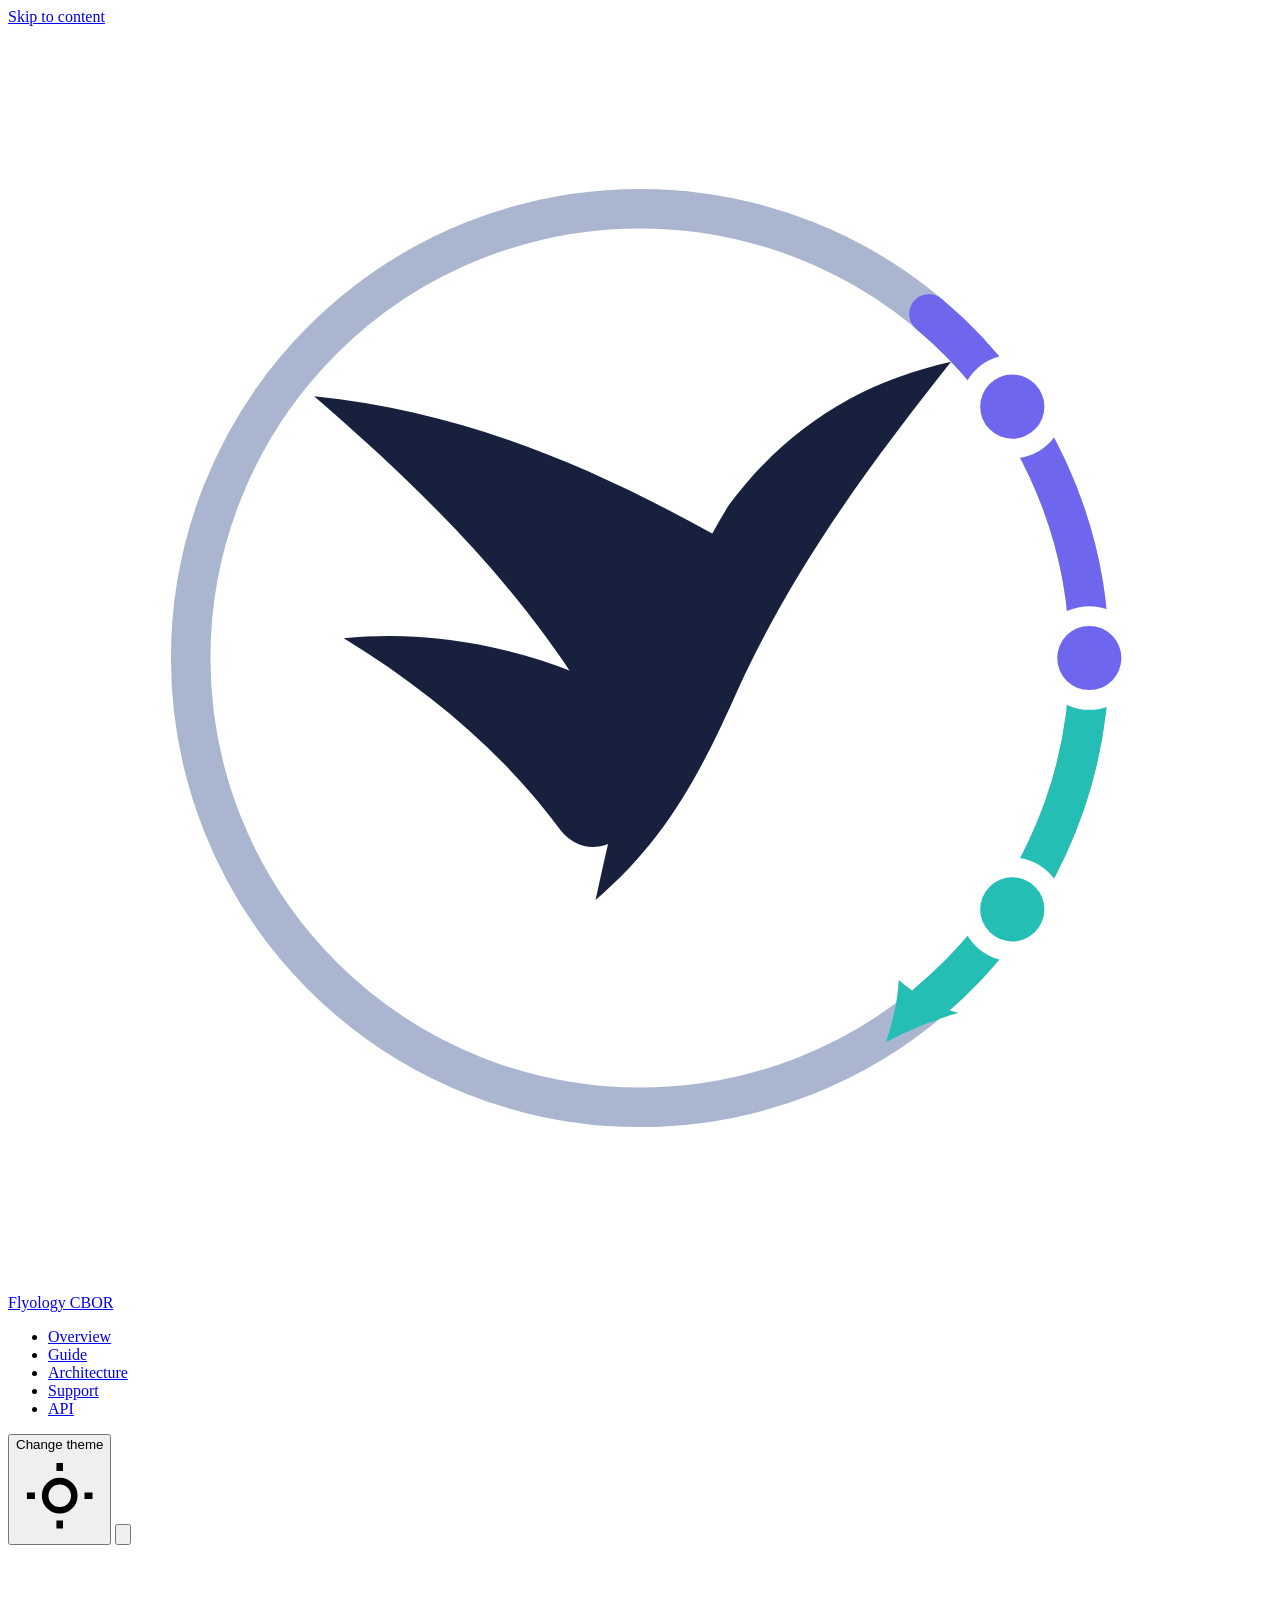
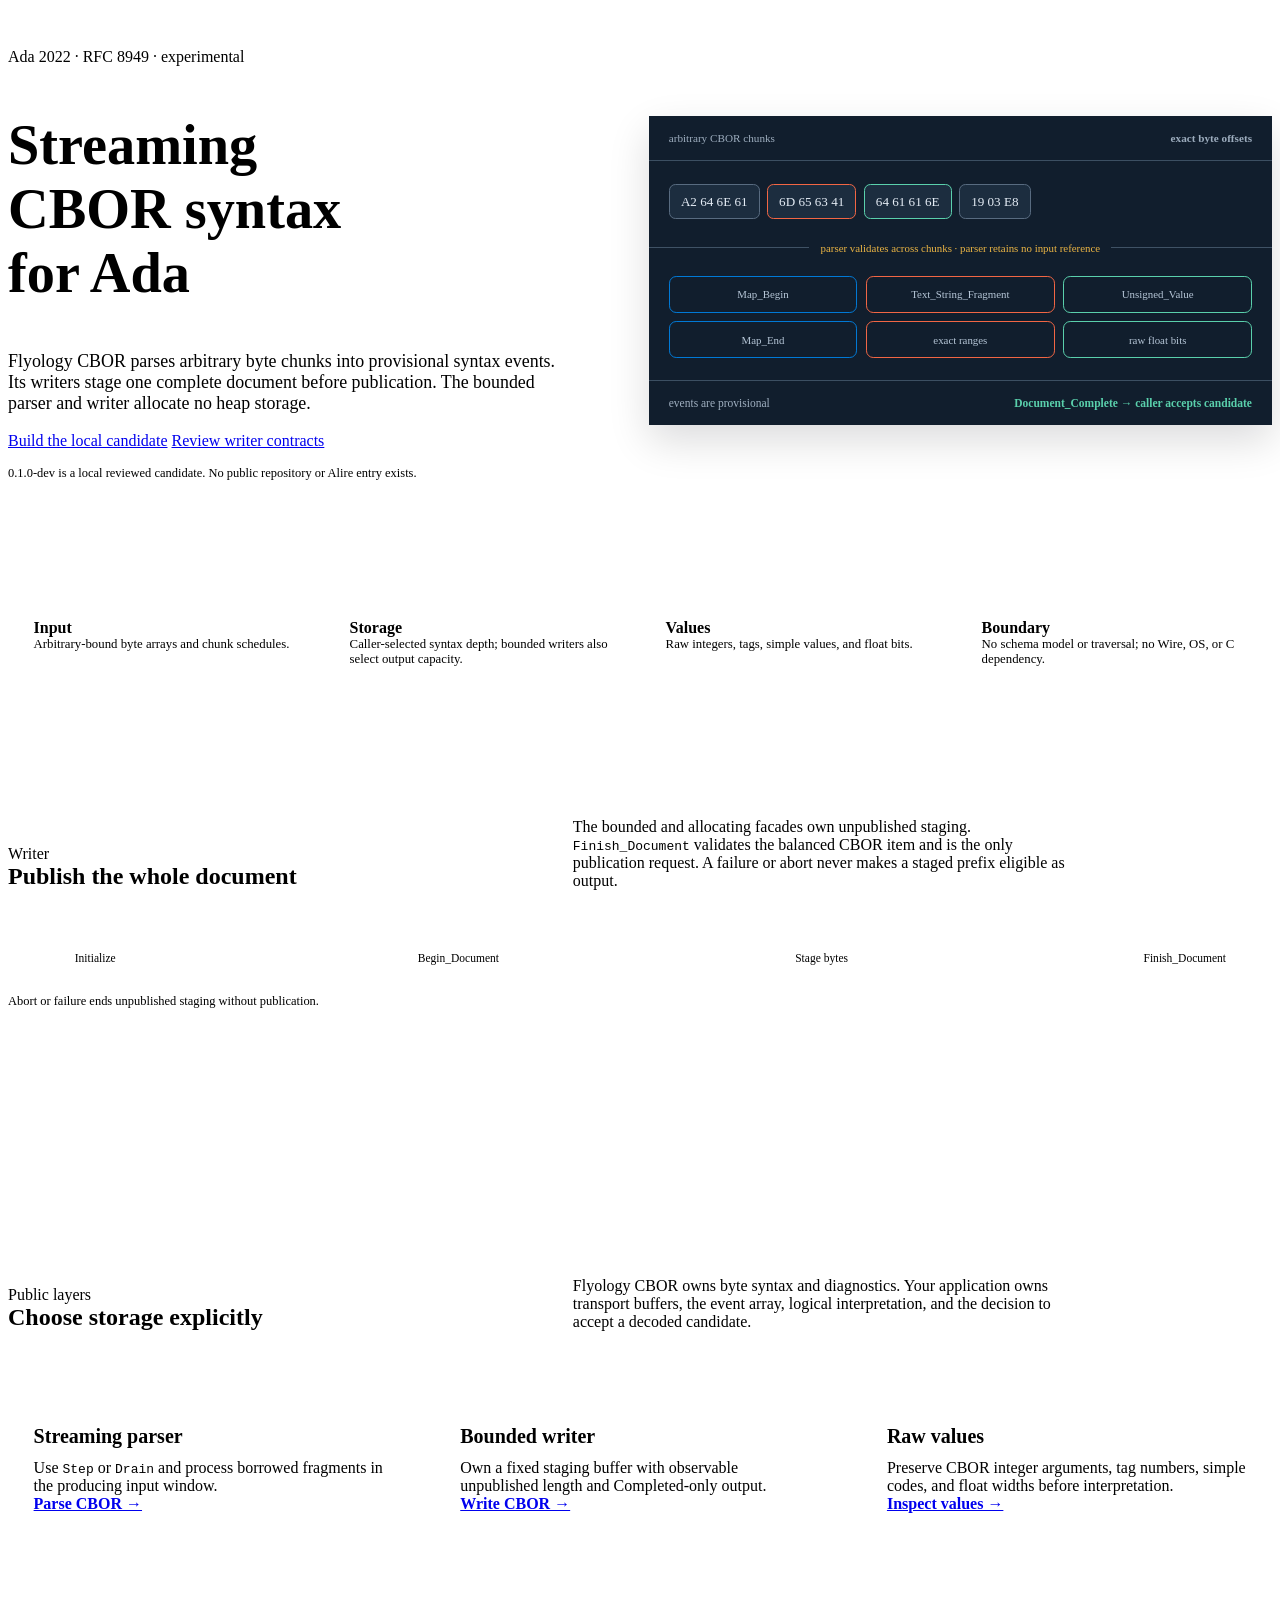
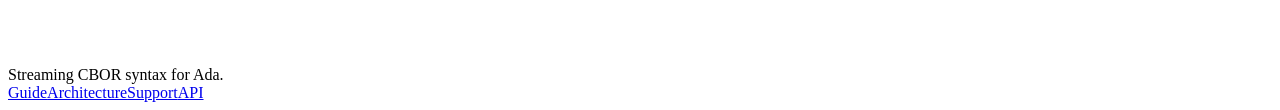
==== website/index.html @ 834462be "Problem: Flyology CBOR lacks maintained project documentation Users need reviewed guides, executable" ====
<!doctype html>
<html lang="en">
<head>
  <meta charset="utf-8">
  <meta name="viewport" content="width=device-width, initial-scale=1">
  <meta name="description" content="Technical documentation for the experimental Flyology CBOR candidate: caller-driven parsing and transactional writing for Ada.">
  <meta name="theme-color" content="#f5f2e9">
  <title>Flyology CBOR · Streaming CBOR for Ada</title>
  <link rel="icon" href="assets/brand/flyology-primary-icon.svg" type="image/svg+xml">
  <link rel="stylesheet" href="assets/styles/site.css">
  <link rel="stylesheet" href="assets/styles/cbor.css">
  <script src="assets/scripts/ada-highlight.js"></script>
  <script src="assets/scripts/site.js"></script>
</head>
<body>
  <a class="skip-link" href="#main">Skip to content</a>
  <header class="site-header">
    <nav class="site-nav" aria-label="Primary navigation">
      <a class="brand" href="./" aria-label="Flyology CBOR home">
        <img src="assets/brand/flyology-mark-transparent.svg" alt=""><span>Flyology CBOR</span>
      </a>
      <ul class="nav-links" data-nav-links>
        <li><a href="./" aria-current="page">Overview</a></li>
        <li><a href="guide/">Guide</a></li>
        <li><a href="architecture/">Architecture</a></li>
        <li><a href="support/">Support</a></li>
        <li><a href="api/">API</a></li>
      </ul>
      <div class="nav-tools">
        <button class="icon-button" type="button" data-theme-toggle><span class="visually-hidden" data-theme-label>Change theme</span><svg aria-hidden="true" viewBox="0 0 24 24" fill="none" stroke="currentColor" stroke-width="1.8"><circle cx="12" cy="12" r="4"/><path d="M12 3v2.2M12 18.8V21M3 12h2.2M18.8 12H21"/></svg></button>
        <button class="menu-button" type="button" data-menu-toggle aria-expanded="false" aria-label="Toggle navigation"><svg aria-hidden="true" viewBox="0 0 24 24" fill="none" stroke="currentColor" stroke-width="1.8"><path d="M4 7h16M4 12h2M4 17h16"/></svg></button>
      </div>
    </nav>
  </header>

  <main id="main">
    <section class="cbor-hero page-shell">
      <div>
        <span class="eyebrow">Ada 2022 · RFC 8949 · experimental</span>
        <h1>Streaming CBOR syntax for Ada</h1>
        <p class="hero-lede">Flyology CBOR parses arbitrary byte chunks into provisional syntax events. Its writers
          stage one complete document before publication. The bounded parser and writer allocate no heap storage.</p>
        <div class="actions">
          <a class="button button-primary" href="guide/getting-started/">Build the local candidate</a>
          <a class="button button-secondary" href="guide/writing/">Review writer contracts</a>
        </div>
        <p class="release-note">0.1.0-dev is a local reviewed candidate. No public repository or Alire entry exists.</p>
      </div>

      <div class="cbor-hero-visual">
        <figure class="stream-console">
          <figcaption><span>arbitrary CBOR chunks</span><strong>exact byte offsets</strong></figcaption>
          <div class="chunk-track" aria-label="One CBOR map split across four chunks">
            <span class="chunk">A2 64 6E 61</span><span class="chunk chunk-split">6D 65 63 41</span>
            <span class="chunk chunk-utf8">64 61 61 6E</span><span class="chunk">19 03 E8</span>
          </div>
          <div class="stream-arrow"><span>parser validates across chunks · parser retains no input reference</span></div>
          <div class="event-track" aria-label="Selected parser events">
            <span class="event-chip">Map_Begin</span><span class="event-chip">Text_String_Fragment</span>
            <span class="event-chip">Unsigned_Value</span><span class="event-chip">Map_End</span>
            <span class="event-chip">exact ranges</span><span class="event-chip">raw float bits</span>
          </div>
          <div class="acceptance-gate"><span>events are provisional</span><strong>Document_Complete → caller accepts candidate</strong></div>
        </figure>
      </div>
    </section>

    <section class="cbor-status" aria-label="Current design boundary">
      <div class="cbor-status-inner page-shell">
        <div class="cbor-status-item"><strong>Input</strong><span>Arbitrary-bound byte arrays and chunk schedules.</span></div>
        <div class="cbor-status-item"><strong>Storage</strong><span>Caller-selected syntax depth; bounded writers also select output capacity.</span></div>
        <div class="cbor-status-item"><strong>Values</strong><span>Raw integers, tags, simple values, and float bits.</span></div>
        <div class="cbor-status-item"><strong>Boundary</strong><span>No schema model or traversal; no Wire, OS, or C dependency.</span></div>
      </div>
    </section>

    <section class="cbor-section page-shell">
      <div class="cbor-section-heading">
        <div><span class="eyebrow">Writer</span><h2>Publish the whole document</h2></div>
        <p>The bounded and allocating facades own unpublished staging. <code>Finish_Document</code> validates the
          balanced CBOR item and is the only publication request. A failure or abort never makes a staged prefix
          eligible as output.</p>
      </div>
      <div class="transaction-line" aria-label="Writer transaction lifecycle">
        <div class="transaction-node">Initialize</div><div class="transaction-link"></div>
        <div class="transaction-node">Begin_Document</div><div class="transaction-link"></div>
        <div class="transaction-node">Stage bytes</div><div class="transaction-link"></div>
        <div class="transaction-node publish">Finish_Document</div>
      </div>
      <p class="release-note">Abort or failure ends unpublished staging without publication.</p>
    </section>

    <section class="cbor-section page-shell">
      <div class="cbor-section-heading">
        <div><span class="eyebrow">Public layers</span><h2>Choose storage explicitly</h2></div>
        <p>Flyology CBOR owns byte syntax and diagnostics. Your application owns transport buffers, the event array,
          logical interpretation, and the decision to accept a decoded candidate.</p>
      </div>
      <div class="guide-grid">
        <article class="guide-card"><h3>Streaming parser</h3><p>Use <code>Step</code> or <code>Drain</code> and process borrowed fragments in the producing input window.</p><p><a href="guide/parsing/">Parse CBOR →</a></p></article>
        <article class="guide-card"><h3>Bounded writer</h3><p>Own a fixed staging buffer with observable unpublished length and Completed-only output.</p><p><a href="guide/writing/">Write CBOR →</a></p></article>
        <article class="guide-card"><h3>Raw values</h3><p>Preserve CBOR integer arguments, tag numbers, simple codes, and float widths before interpretation.</p><p><a href="guide/values-and-numbers/">Inspect values →</a></p></article>
      </div>
    </section>
  </main>

  <footer class="site-footer"><div class="footer-inner"><span>Streaming CBOR syntax for Ada.</span><div class="footer-links"><a href="guide/">Guide</a><a href="architecture/">Architecture</a><a href="support/">Support</a><a href="api/">API</a></div></div></footer>
</body>
</html>
---- website/assets/styles/cbor.css ----
:root {
  --cbor-coral: oklch(68% 0.18 35);
  --cbor-blue: oklch(57% 0.17 250);
  --cbor-mint: oklch(78% 0.12 170);
  --cbor-amber: oklch(80% 0.14 82);
  --cbor-graphite: oklch(23% 0.035 255);
}

:root[data-theme="dark"] {
  --cbor-coral: oklch(75% 0.15 35);
  --cbor-blue: oklch(72% 0.13 250);
  --cbor-mint: oklch(82% 0.11 170);
  --cbor-amber: oklch(84% 0.12 82);
}

.nav-links { gap: clamp(0.7rem, 1.45vw, 1.35rem); }

.cbor-hero {
  display: grid;
  grid-template-columns: minmax(0, 0.95fr) minmax(25rem, 1.05fr);
  min-height: auto;
  align-items: center;
  padding-block: clamp(4rem, 8vw, 7rem);
  gap: clamp(2.5rem, 6vw, 6rem);
}

.cbor-hero h1 {
  max-width: 13ch;
  font-size: clamp(3rem, 4.4vw, 4rem);
}

.cbor-hero .hero-lede { font-size: clamp(1.05rem, 1.4vw, 1.25rem); }

.release-note {
  margin-top: 1rem;
  color: var(--ink-soft);
  font-size: 0.78rem;
}

.stream-console {
  min-width: 0;
  margin: 0;
  overflow: hidden;
  border: 1px solid color-mix(in oklch, var(--cbor-blue) 35%, var(--line));
  border-radius: var(--radius-lg);
  background: var(--cbor-graphite);
  color: oklch(94% 0.015 250);
  box-shadow: 0 1rem 2.4rem oklch(10% 0.04 270 / 0.14);
}

.cbor-hero-visual {
  min-width: 0;
}

.cbor-code-pair {
  display: grid;
  grid-template-columns: repeat(2, minmax(0, 1fr));
  margin-top: 1.4rem;
  gap: 0.8rem;
}

.cbor-code-window {
  position: static;
  width: auto;
  min-width: 0;
  border-color: color-mix(in oklch, var(--cbor-blue) 58%, var(--code-line));
  border-radius: var(--radius-md);
  box-shadow: 0 1rem 2.4rem oklch(10% 0.04 270 / 0.16);
}

.cbor-code-window-number {
  border-color: color-mix(in oklch, var(--cbor-mint) 58%, var(--code-line));
}

.cbor-code-window pre {
  min-height: 9.8rem;
  padding: 1rem;
  font-size: clamp(0.64rem, 1.1vw, 0.76rem);
  line-height: 1.65;
}

.stream-console figcaption {
  display: flex;
  justify-content: space-between;
  padding: 1rem 1.25rem;
  border-bottom: 1px solid oklch(42% 0.04 250);
  color: oklch(74% 0.03 250);
  font-family: var(--font-mono);
  font-size: 0.7rem;
}

.chunk-track,
.event-track {
  padding: 1.4rem 1.25rem;
}

.chunk-track {
  display: flex;
  flex-wrap: wrap;
  align-items: center;
  gap: 0.45rem;
}

.chunk {
  padding: 0.55rem 0.7rem;
  border: 1px solid oklch(52% 0.04 250);
  border-radius: 0.4rem;
  background: oklch(29% 0.04 250);
  font-family: var(--font-mono);
  font-size: clamp(0.68rem, 1.3vw, 0.82rem);
}

.chunk-split { border-color: var(--cbor-coral); }
.chunk-utf8 { border-color: var(--cbor-mint); }

.stream-arrow {
  display: grid;
  grid-template-columns: 1fr auto 1fr;
  align-items: center;
  gap: 0.7rem;
  color: var(--cbor-amber);
  font-family: var(--font-mono);
  font-size: 0.68rem;
}

.stream-arrow::before,
.stream-arrow::after {
  height: 1px;
  background: oklch(43% 0.04 250);
  content: "";
}

.event-track {
  display: grid;
  grid-template-columns: repeat(3, minmax(0, 1fr));
  gap: 0.55rem;
}

.event-chip {
  padding: 0.7rem 0.5rem;
  border: 1px solid oklch(46% 0.04 250);
  border-radius: 0.45rem;
  color: oklch(82% 0.03 250);
  font-family: var(--font-mono);
  font-size: 0.68rem;
  text-align: center;
}

.event-chip:nth-child(3n + 1) { border-color: var(--cbor-blue); }
.event-chip:nth-child(3n + 2) { border-color: var(--cbor-coral); }
.event-chip:nth-child(3n) { border-color: var(--cbor-mint); }

.acceptance-gate {
  display: flex;
  justify-content: space-between;
  padding: 1rem 1.25rem;
  border-top: 1px solid oklch(42% 0.04 250);
  color: oklch(75% 0.03 250);
  font-family: var(--font-mono);
  font-size: 0.72rem;
}

.acceptance-gate strong { color: var(--cbor-mint); }

.cbor-status {
  border-block: 1px solid var(--line);
  background: var(--surface);
}

.cbor-status-inner {
  display: grid;
  grid-template-columns: repeat(4, 1fr);
}

.cbor-status-item {
  padding: 1.45rem 1.6rem;
  border-right: 1px solid var(--line);
}

.cbor-status-item:last-child { border: 0; }
.cbor-status-item strong,
.cbor-status-item span { display: block; }
.cbor-status-item span { color: var(--ink-soft); font-size: 0.8rem; }

.cbor-section { padding-block: clamp(5rem, 10vw, 9rem); }

.cbor-section-heading {
  display: grid;
  grid-template-columns: 0.85fr 1.15fr;
  align-items: end;
  margin-bottom: 3rem;
  gap: 3rem;
}

.cbor-section-heading h2 { margin: 0; }
.cbor-section-heading p { max-width: 62ch; margin: 0; color: var(--ink-soft); }

.boundary-grid,
.guide-grid {
  display: grid;
  grid-template-columns: repeat(3, minmax(0, 1fr));
  gap: 1rem;
}

.boundary-card,
.guide-card {
  min-width: 0;
  padding: 1.6rem;
  border: 1px solid var(--line);
  border-radius: var(--radius-md);
  background: var(--surface);
}

.boundary-card b {
  display: block;
  margin-bottom: 1.3rem;
  color: var(--cbor-coral);
  font-family: var(--font-mono);
  font-size: 0.72rem;
}

.boundary-card p,
.guide-card p { margin: 0; color: var(--ink-soft); }
.guide-card h3 { margin-bottom: 0.7rem; font-size: 1.25rem; }
.guide-card a { font-weight: 630; }

.transaction-line {
  display: grid;
  grid-template-columns: repeat(7, minmax(0, 1fr));
  align-items: center;
  margin-top: 3rem;
  gap: 0.45rem;
}

.transaction-node {
  padding: 0.85rem 0.5rem;
  border: 1px solid var(--line);
  border-radius: 0.45rem;
  background: var(--surface);
  font-family: var(--font-mono);
  font-size: 0.72rem;
  text-align: center;
}

.transaction-node.publish { border-color: var(--cbor-mint); }
.transaction-node.failure { border-color: var(--cbor-coral); }
.transaction-link { height: 1px; background: var(--line); }

.guide-hero {
  padding-block: clamp(4rem, 8vw, 7rem) 3rem;
}

.guide-hero h1,
.doc-hero h1 { max-width: 15ch; font-size: clamp(2.8rem, 4.5vw, 4.6rem); }
.guide-hero p { max-width: 65ch; color: var(--ink-soft); font-size: 1.12rem; }

.guide-layout {
  display: grid;
  grid-template-columns: minmax(12rem, 0.28fr) minmax(0, 0.72fr);
  align-items: start;
  padding-bottom: 6rem;
  gap: clamp(2rem, 6vw, 6rem);
}

.toc { position: sticky; top: 7rem; }

.prose pre {
  max-width: 100%;
  overflow-x: auto;
  border-radius: var(--radius-md);
  background: var(--code-bg);
  color: oklch(91% 0.02 270);
  padding: 1.35rem;
  line-height: 1.7;
}

.prose table { width: 100%; border-collapse: collapse; }
.prose th,
.prose td { padding: 0.8rem; border-bottom: 1px solid var(--line); text-align: left; }
.prose th { color: var(--ink-soft); font-size: 0.78rem; text-transform: uppercase; }

.sequence {
  display: grid;
  grid-template-columns: repeat(4, minmax(0, 1fr));
  gap: 0.6rem;
  margin-block: 2rem;
}

.sequence > div {
  padding: 1rem;
  border: 1px solid var(--line);
  border-top: 3px solid var(--cbor-blue);
  background: var(--surface);
}

.sequence strong,
.sequence span { display: block; }
.sequence span { margin-top: 0.3rem; color: var(--ink-soft); font-size: 0.78rem; }

@media (max-width: 980px) {
  .cbor-hero { grid-template-columns: 1fr; min-height: auto; }
  .cbor-hero h1 { max-width: 14ch; font-size: clamp(2.85rem, 5.5vw, 3.7rem); }
  .cbor-status-inner { grid-template-columns: repeat(2, 1fr); }
  .cbor-status-item:nth-child(2) { border-right: 0; }
  .cbor-status-item:nth-child(-n + 2) { border-bottom: 1px solid var(--line); }
  .boundary-grid,
  .guide-grid { grid-template-columns: 1fr 1fr; }
  .guide-layout { grid-template-columns: 1fr; }
  .guide-hero h1,
  .doc-hero h1 { font-size: clamp(2.6rem, 5.4vw, 3.5rem); }
  .toc { position: static; }
}

@media (max-width: 650px) {
  .cbor-hero h1 { font-size: clamp(2.5rem, 10vw, 3rem); }
  .guide-hero h1,
  .doc-hero h1 { font-size: clamp(2.35rem, 9vw, 2.9rem); }
  .cbor-code-pair { grid-template-columns: 1fr; }
  .event-track { grid-template-columns: repeat(2, minmax(0, 1fr)); }
  .cbor-section-heading { grid-template-columns: 1fr; gap: 1rem; }
  .boundary-grid,
  .guide-grid,
  .sequence { grid-template-columns: 1fr; }
  .transaction-line { grid-template-columns: 1fr; }
  .transaction-link { width: 1px; height: 1.2rem; margin-inline: auto; }
  .acceptance-gate { flex-direction: column; gap: 0.35rem; }
}

@media (prefers-reduced-motion: reduce) {
  *, *::before, *::after { scroll-behavior: auto !important; animation: none !important; transition: none !important; }
}
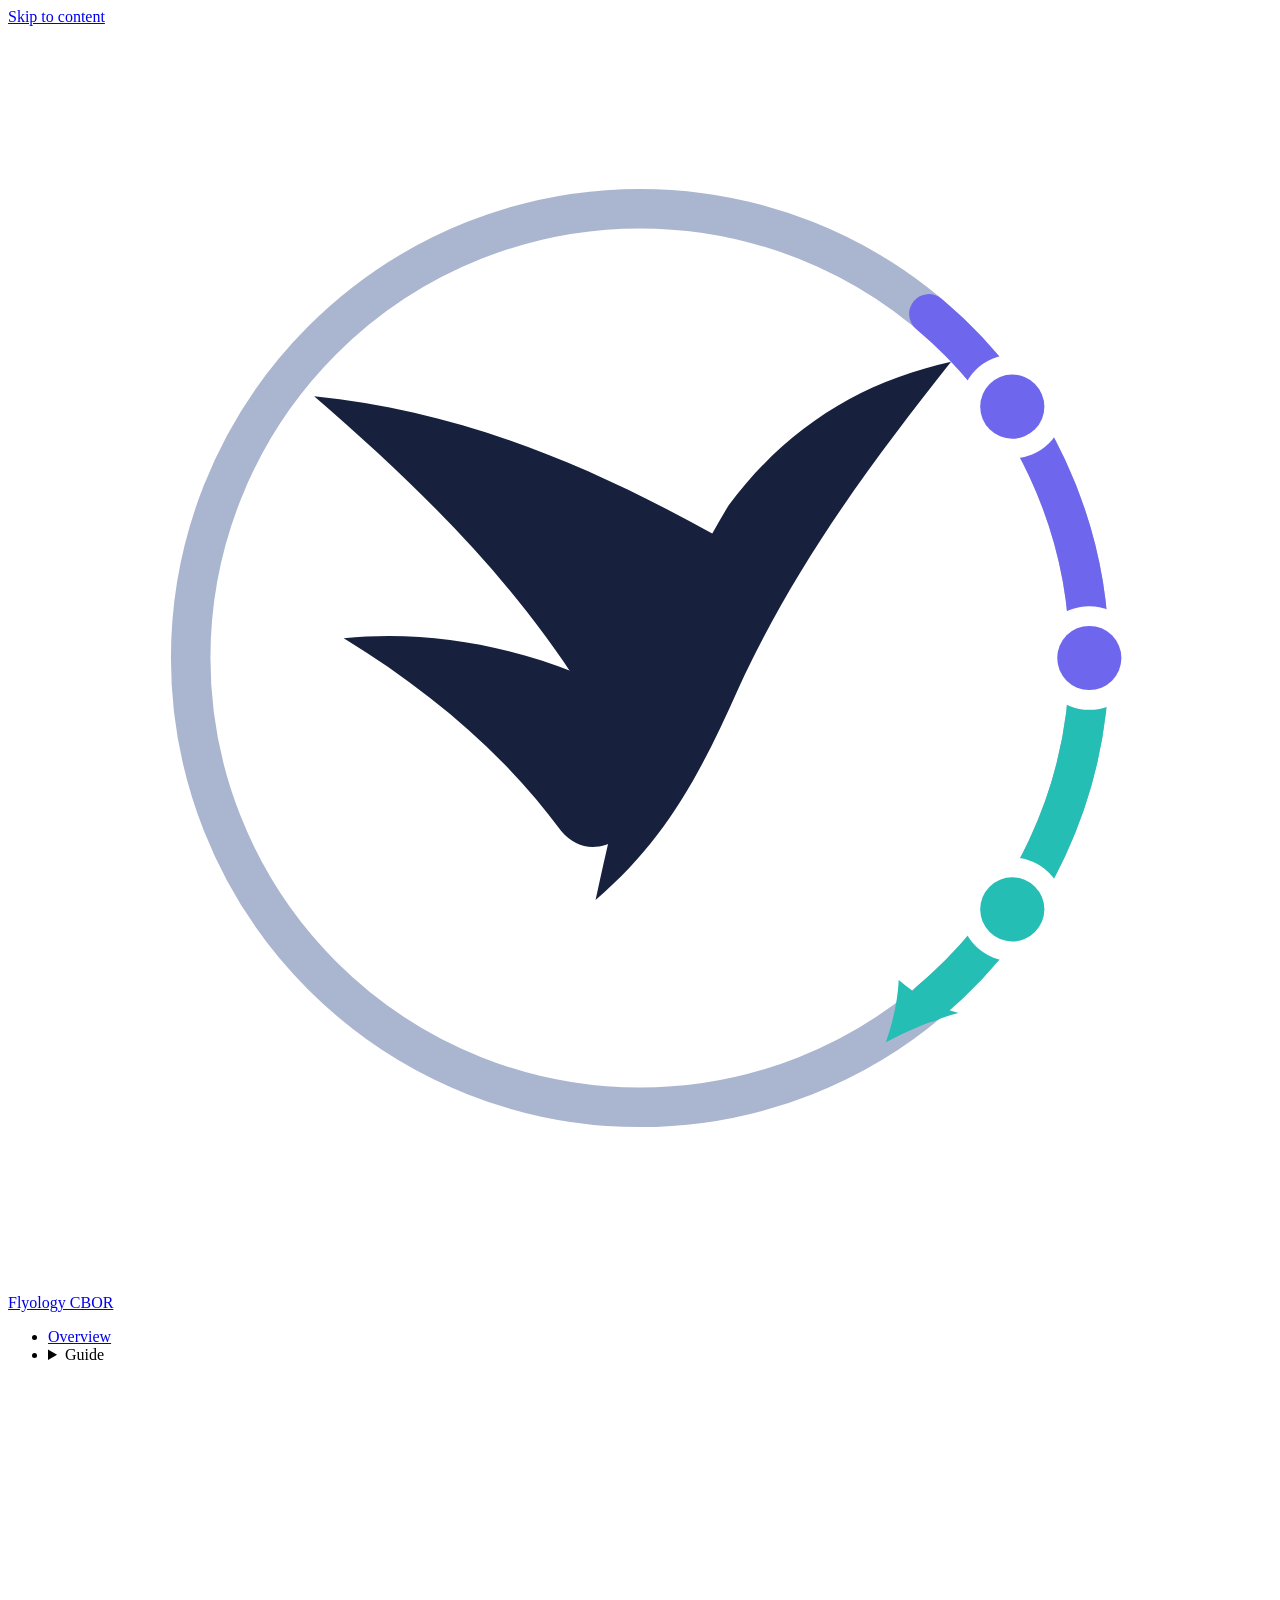
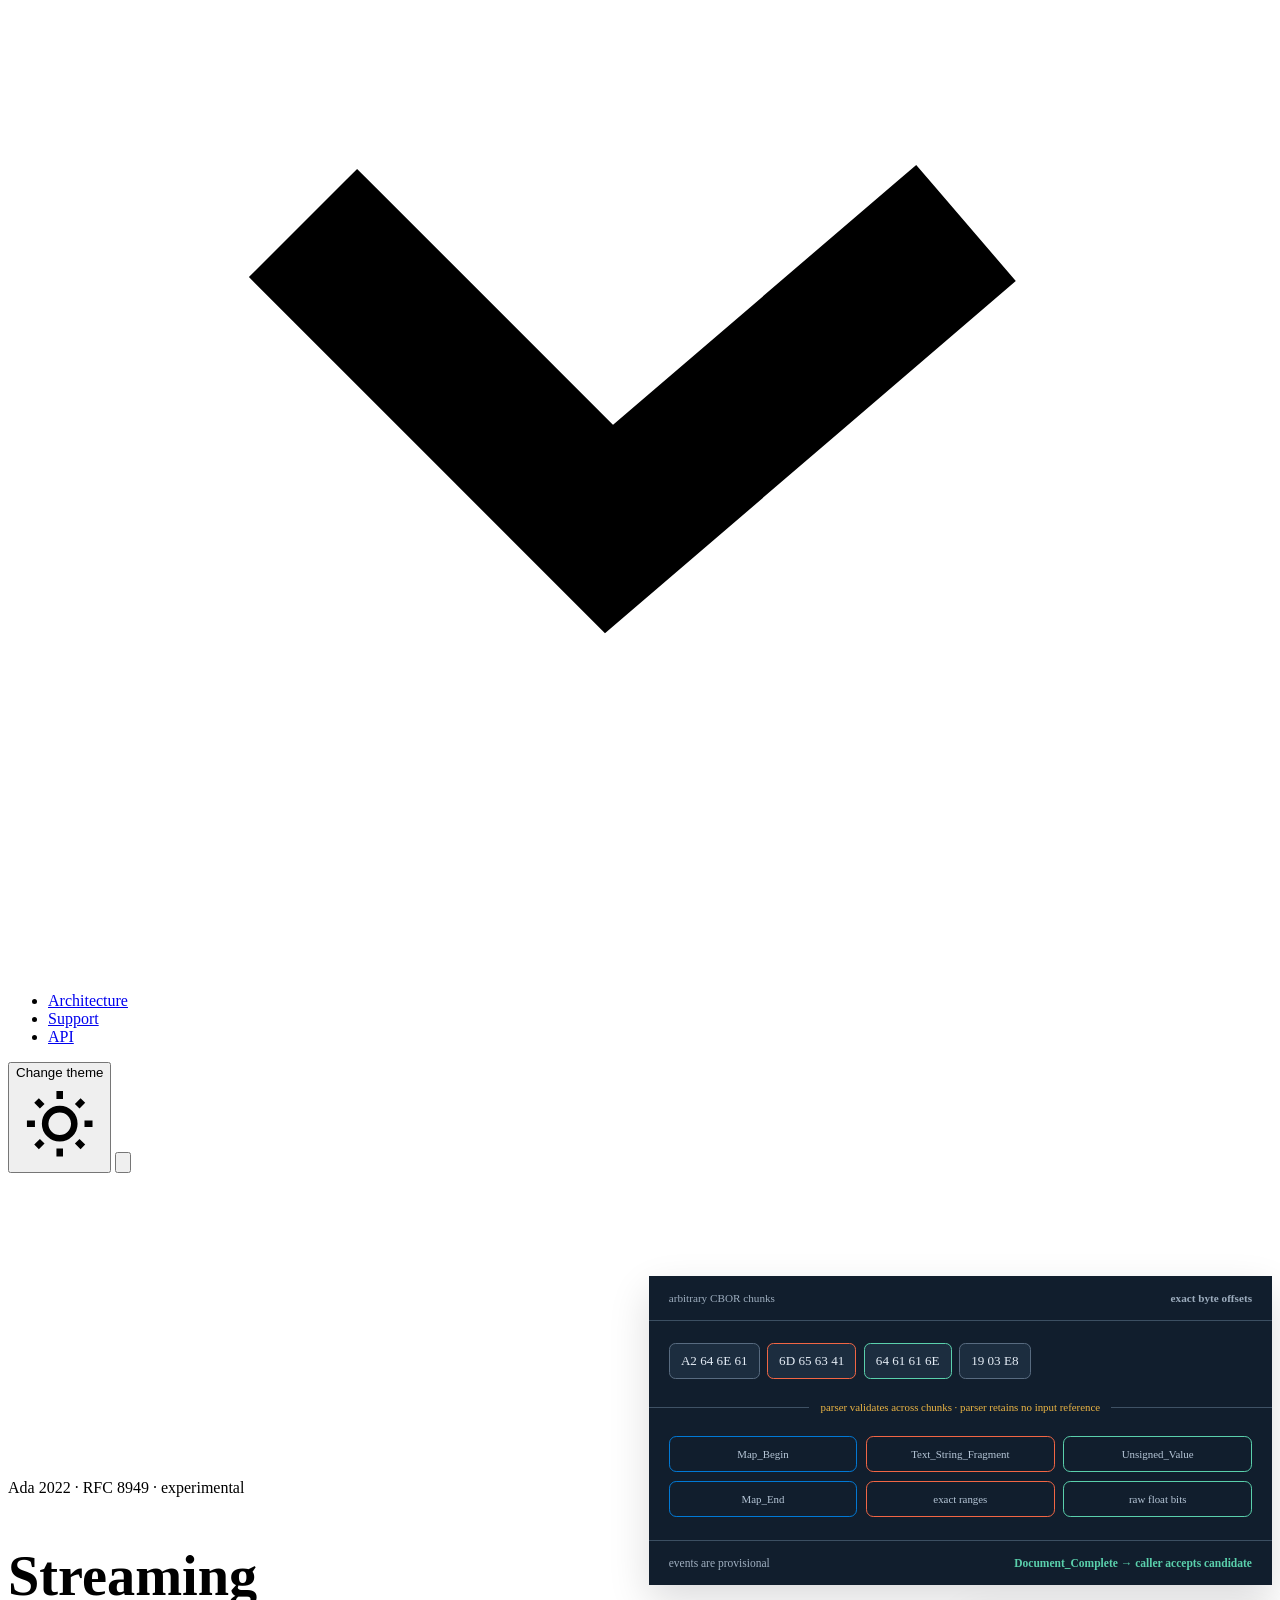
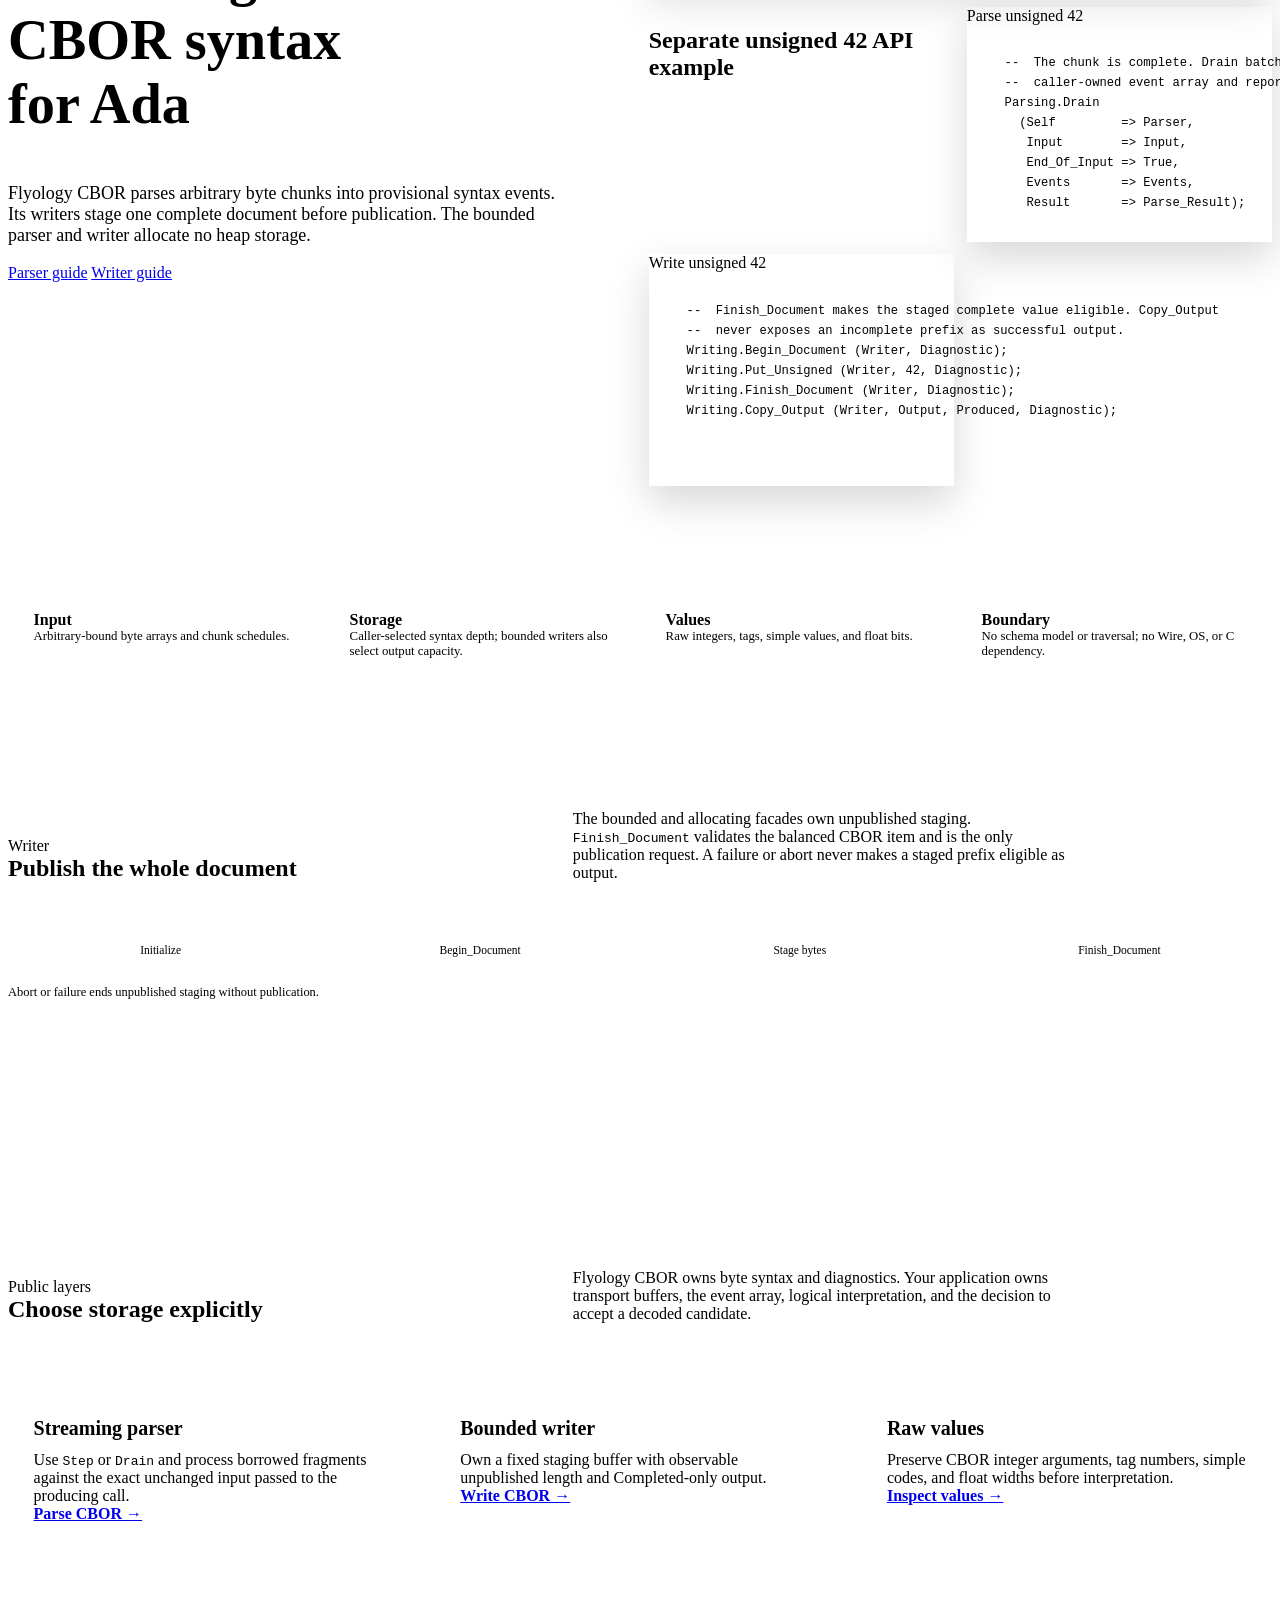
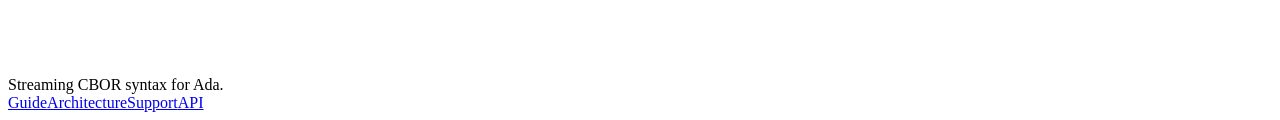
==== commit 5ac70de1: "Problem: CBOR website diverges from the Flyology JSON guide shape Readers encounter asymmetric guide" ====
--- a/website/index.html
+++ b/website/index.html
@@ -21,13 +21,13 @@
       </a>
       <ul class="nav-links" data-nav-links>
         <li><a href="./" aria-current="page">Overview</a></li>
-        <li><a href="guide/">Guide</a></li>
+        <li><details class="nav-dropdown" data-nav-dropdown><summary>Guide <svg aria-hidden="true" viewBox="0 0 12 12" fill="none" stroke="currentColor" stroke-width="1.5"><path d="m2.5 4.5 3 3 3.5-3"/></svg></summary><ul class="nav-dropdown-menu"><li><a href="guide/">Guide overview</a></li><li><a href="guide/getting-started/">Getting started</a></li><li><a href="guide/parsing/">Parsing</a></li><li><a href="guide/writing/">Writing</a></li><li><a href="guide/values-and-numbers/">Values and numbers</a></li><li><a href="guide/profiles-and-errors/">Profiles and errors</a></li></ul></details></li>
         <li><a href="architecture/">Architecture</a></li>
         <li><a href="support/">Support</a></li>
         <li><a href="api/">API</a></li>
       </ul>
       <div class="nav-tools">
-        <button class="icon-button" type="button" data-theme-toggle><span class="visually-hidden" data-theme-label>Change theme</span><svg aria-hidden="true" viewBox="0 0 24 24" fill="none" stroke="currentColor" stroke-width="1.8"><circle cx="12" cy="12" r="4"/><path d="M12 3v2.2M12 18.8V21M3 12h2.2M18.8 12H21"/></svg></button>
+        <button class="icon-button" type="button" data-theme-toggle><span class="visually-hidden" data-theme-label>Change theme</span><svg aria-hidden="true" viewBox="0 0 24 24" fill="none" stroke="currentColor" stroke-width="1.8"><path d="M12 3v2.2M12 18.8V21M3 12h2.2M18.8 12H21M5.64 5.64 7.2 7.2M16.8 16.8l1.56 1.56M18.36 5.64 16.8 7.2M7.2 16.8l-1.56 1.56"/><circle cx="12" cy="12" r="4"/></svg></button>
         <button class="menu-button" type="button" data-menu-toggle aria-expanded="false" aria-label="Toggle navigation"><svg aria-hidden="true" viewBox="0 0 24 24" fill="none" stroke="currentColor" stroke-width="1.8"><path d="M4 7h16M4 12h2M4 17h16"/></svg></button>
       </div>
     </nav>
@@ -41,10 +41,9 @@
         <p class="hero-lede">Flyology CBOR parses arbitrary byte chunks into provisional syntax events. Its writers
           stage one complete document before publication. The bounded parser and writer allocate no heap storage.</p>
         <div class="actions">
-          <a class="button button-primary" href="guide/getting-started/">Build the local candidate</a>
-          <a class="button button-secondary" href="guide/writing/">Review writer contracts</a>
+          <a class="button button-primary" href="guide/parsing/">Parser guide</a>
+          <a class="button button-secondary" href="guide/writing/">Writer guide</a>
         </div>
-        <p class="release-note">0.1.0-dev is a local reviewed candidate. No public repository or Alire entry exists.</p>
       </div>
 
       <div class="cbor-hero-visual">
@@ -62,6 +61,31 @@
           </div>
           <div class="acceptance-gate"><span>events are provisional</span><strong>Document_Complete → caller accepts candidate</strong></div>
         </figure>
+        <section class="cbor-code-pair" aria-labelledby="unsigned-example-title">
+          <h2 id="unsigned-example-title" class="visually-hidden">Separate unsigned 42 API example</h2>
+          <div class="code-window cbor-code-window">
+            <div class="code-titlebar"><div class="window-dots" aria-hidden="true"><span></span><span></span><span></span></div><span>Parse unsigned 42</span></div>
+            <pre><code class="language-ada" data-example-source="examples/landing_samples.adb" data-example-region="landing-parser">   --  The chunk is complete. Drain batches provisional events into the
+   --  caller-owned event array and reports complete-document acceptance.
+   Parsing.Drain
+     (Self         =&gt; Parser,
+      Input        =&gt; Input,
+      End_Of_Input =&gt; True,
+      Events       =&gt; Events,
+      Result       =&gt; Parse_Result);
+</code></pre>
+          </div>
+          <div class="code-window cbor-code-window cbor-code-window-number">
+            <div class="code-titlebar"><div class="window-dots" aria-hidden="true"><span></span><span></span><span></span></div><span>Write unsigned 42</span></div>
+            <pre><code class="language-ada" data-example-source="examples/landing_samples.adb" data-example-region="landing-writer">   --  Finish_Document makes the staged complete value eligible. Copy_Output
+   --  never exposes an incomplete prefix as successful output.
+   Writing.Begin_Document (Writer, Diagnostic);
+   Writing.Put_Unsigned (Writer, 42, Diagnostic);
+   Writing.Finish_Document (Writer, Diagnostic);
+   Writing.Copy_Output (Writer, Output, Produced, Diagnostic);
+</code></pre>
+          </div>
+        </section>
       </div>
     </section>
 
@@ -81,12 +105,12 @@
           balanced CBOR item and is the only publication request. A failure or abort never makes a staged prefix
           eligible as output.</p>
       </div>
-      <div class="transaction-line" aria-label="Writer transaction lifecycle">
-        <div class="transaction-node">Initialize</div><div class="transaction-link"></div>
-        <div class="transaction-node">Begin_Document</div><div class="transaction-link"></div>
-        <div class="transaction-node">Stage bytes</div><div class="transaction-link"></div>
-        <div class="transaction-node publish">Finish_Document</div>
-      </div>
+      <ol class="transaction-line" aria-label="Writer transaction lifecycle">
+        <li class="transaction-node">Initialize</li>
+        <li class="transaction-node">Begin_Document</li>
+        <li class="transaction-node">Stage bytes</li>
+        <li class="transaction-node publish">Finish_Document</li>
+      </ol>
       <p class="release-note">Abort or failure ends unpublished staging without publication.</p>
     </section>
 
@@ -97,7 +121,7 @@
           logical interpretation, and the decision to accept a decoded candidate.</p>
       </div>
       <div class="guide-grid">
-        <article class="guide-card"><h3>Streaming parser</h3><p>Use <code>Step</code> or <code>Drain</code> and process borrowed fragments in the producing input window.</p><p><a href="guide/parsing/">Parse CBOR →</a></p></article>
+        <article class="guide-card"><h3>Streaming parser</h3><p>Use <code>Step</code> or <code>Drain</code> and process borrowed fragments against the exact unchanged input passed to the producing call.</p><p><a href="guide/parsing/">Parse CBOR →</a></p></article>
         <article class="guide-card"><h3>Bounded writer</h3><p>Own a fixed staging buffer with observable unpublished length and Completed-only output.</p><p><a href="guide/writing/">Write CBOR →</a></p></article>
         <article class="guide-card"><h3>Raw values</h3><p>Preserve CBOR integer arguments, tag numbers, simple codes, and float widths before interpretation.</p><p><a href="guide/values-and-numbers/">Inspect values →</a></p></article>
       </div>
--- a/website/assets/styles/cbor.css
+++ b/website/assets/styles/cbor.css
@@ -14,6 +14,11 @@
 }
 
 .nav-links { gap: clamp(0.7rem, 1.45vw, 1.35rem); }
+
+.nav-dropdown > summary[aria-current="location"] {
+  color: var(--ink);
+  font-weight: 650;
+}
 
 .cbor-hero {
   display: grid;
@@ -226,13 +231,16 @@
 
 .transaction-line {
   display: grid;
-  grid-template-columns: repeat(7, minmax(0, 1fr));
+  grid-template-columns: repeat(4, minmax(0, 1fr));
   align-items: center;
   margin-top: 3rem;
-  gap: 0.45rem;
+  padding: 0;
+  gap: 0.9rem;
+  list-style: none;
 }
 
 .transaction-node {
+  position: relative;
   padding: 0.85rem 0.5rem;
   border: 1px solid var(--line);
   border-radius: 0.45rem;
@@ -242,9 +250,18 @@
   text-align: center;
 }
 
+.transaction-node:not(:last-child)::after {
+  position: absolute;
+  top: 50%;
+  left: calc(100% + 0.23rem);
+  width: 0.45rem;
+  height: 1px;
+  background: var(--line);
+  content: "";
+}
+
 .transaction-node.publish { border-color: var(--cbor-mint); }
 .transaction-node.failure { border-color: var(--cbor-coral); }
-.transaction-link { height: 1px; background: var(--line); }
 
 .guide-hero {
   padding-block: clamp(4rem, 8vw, 7rem) 3rem;
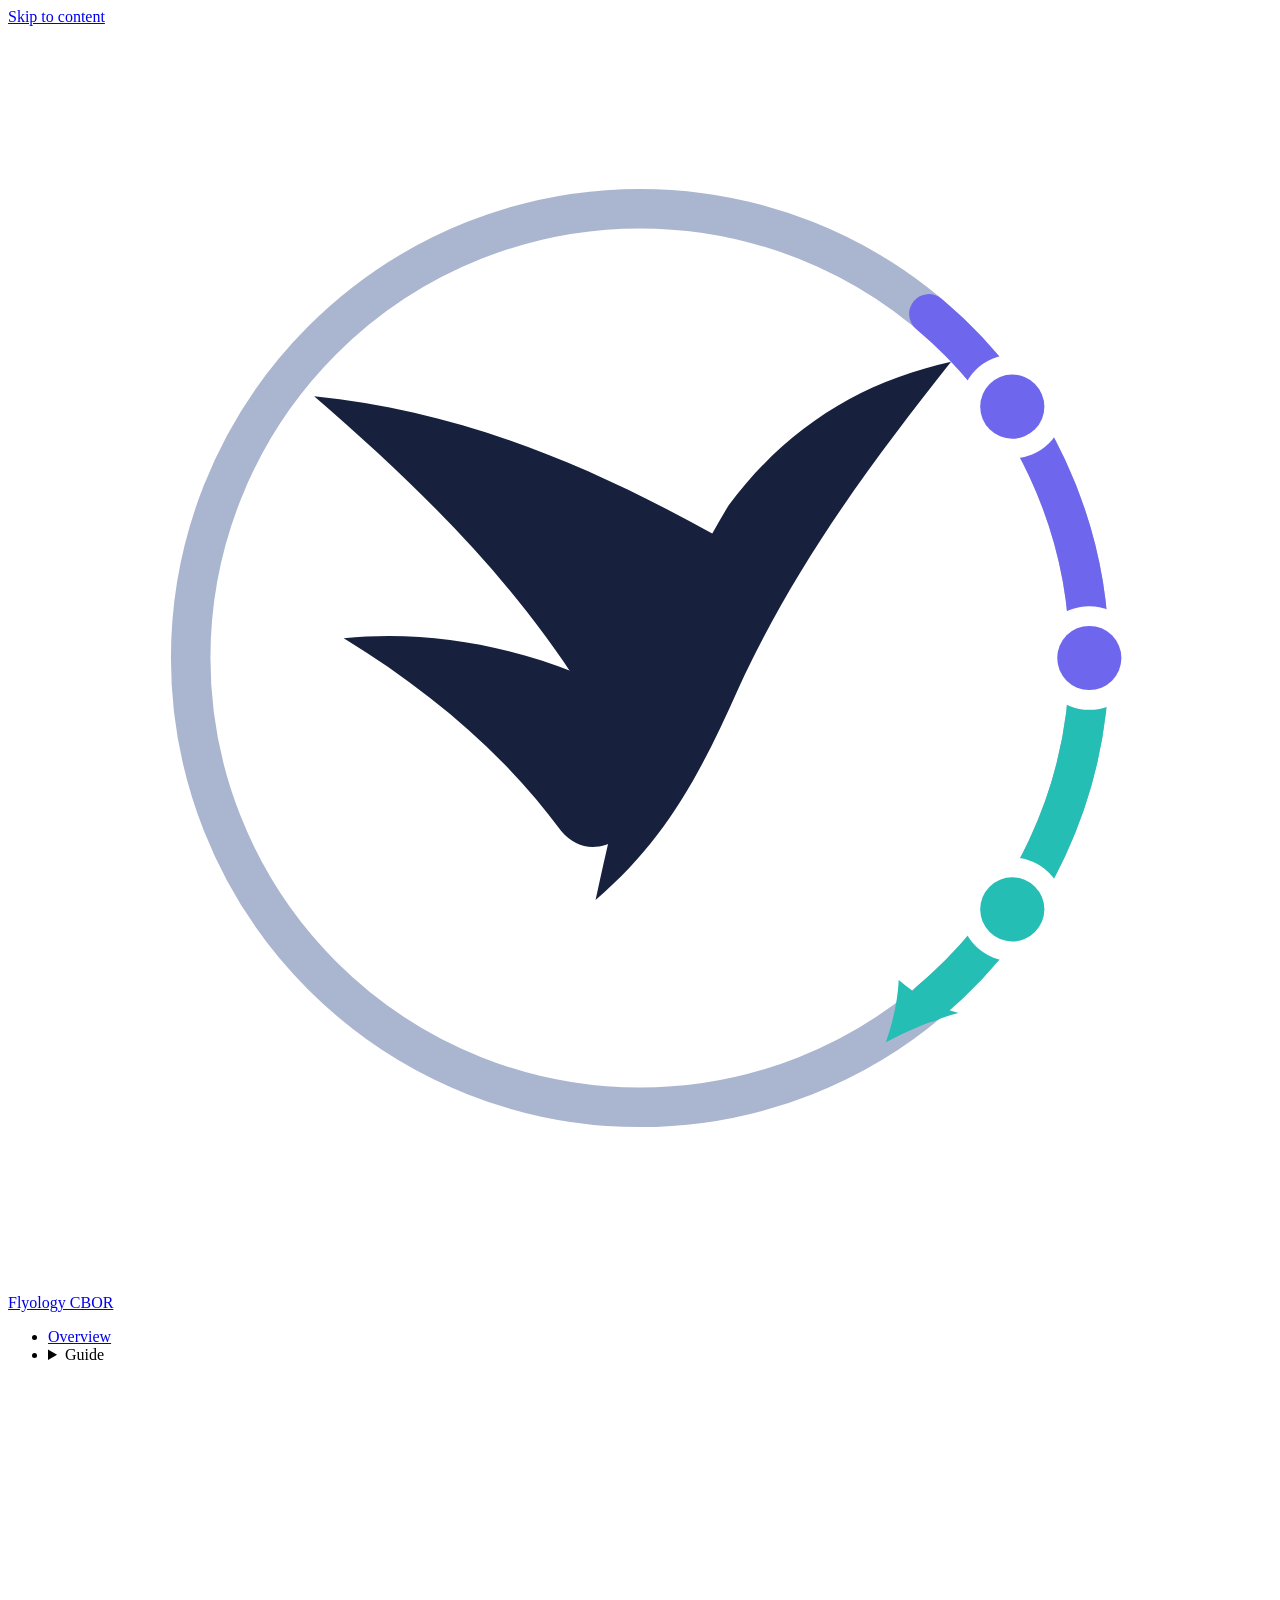
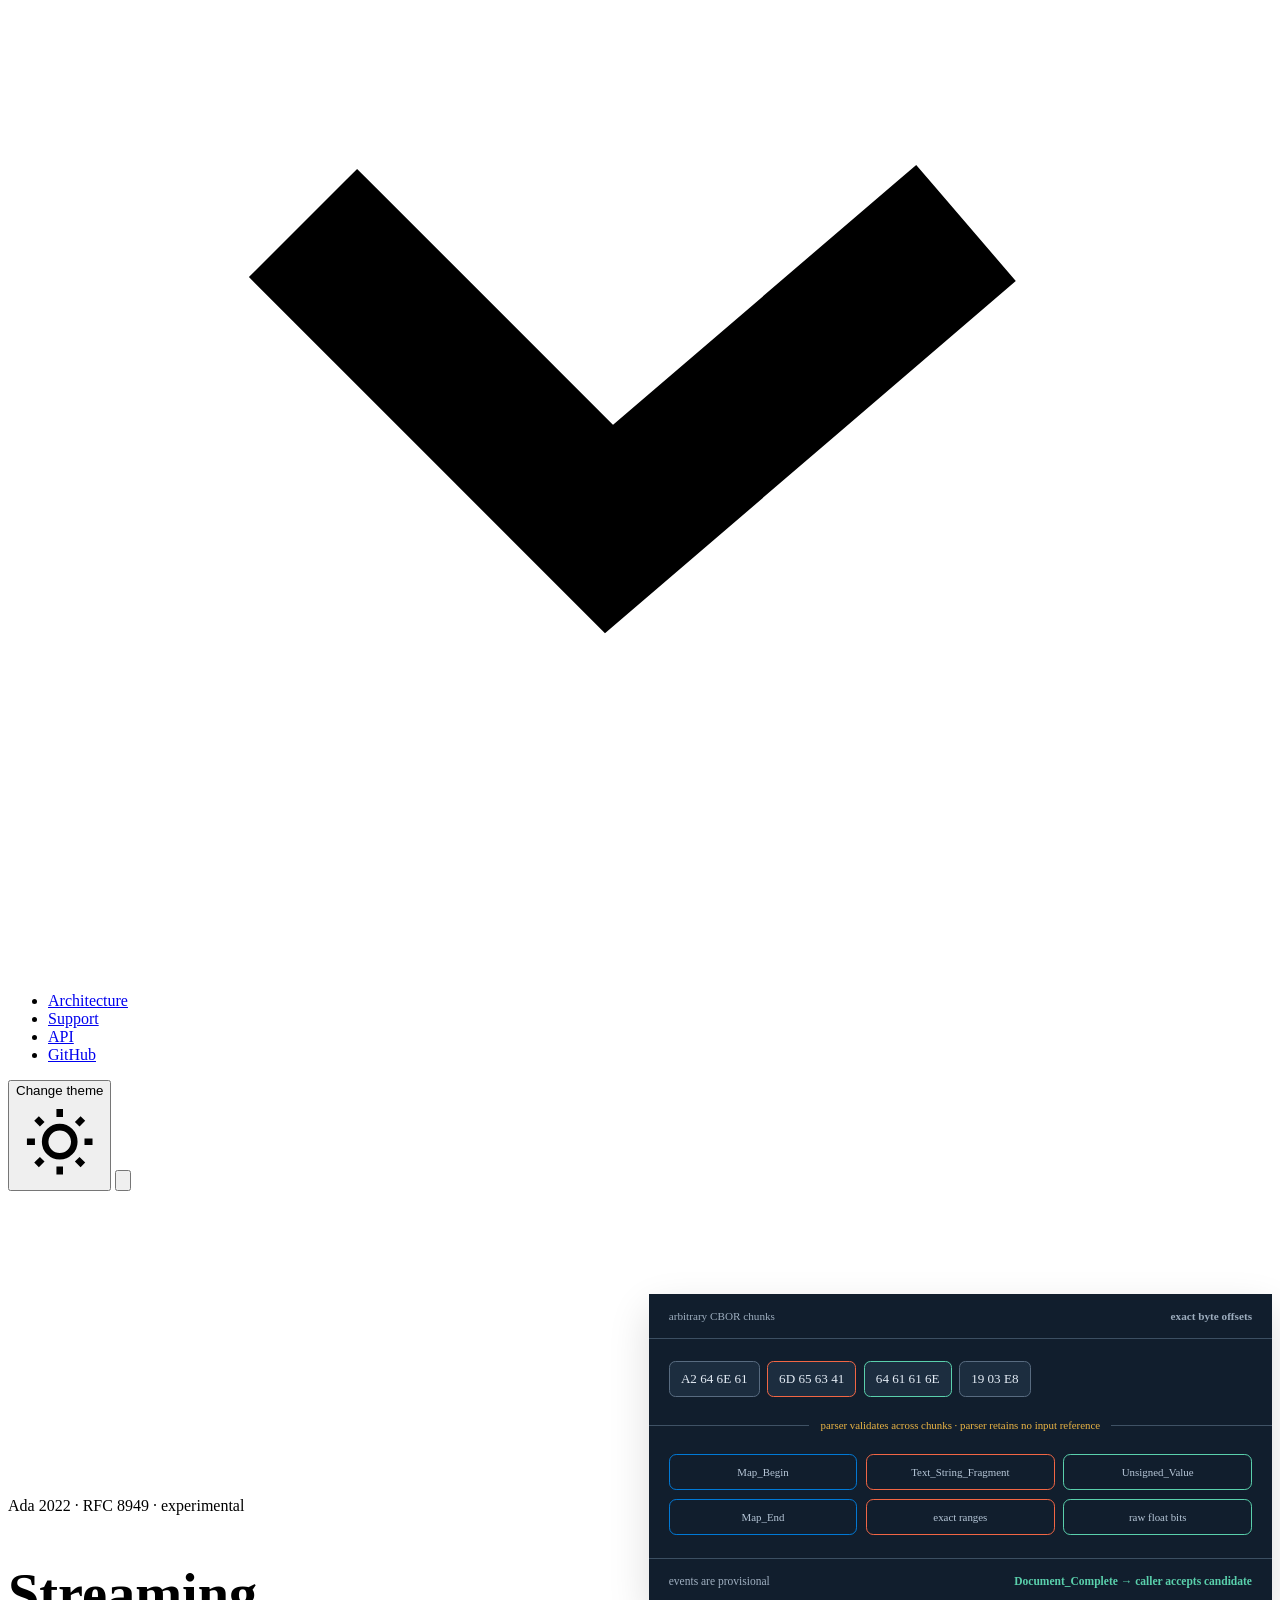
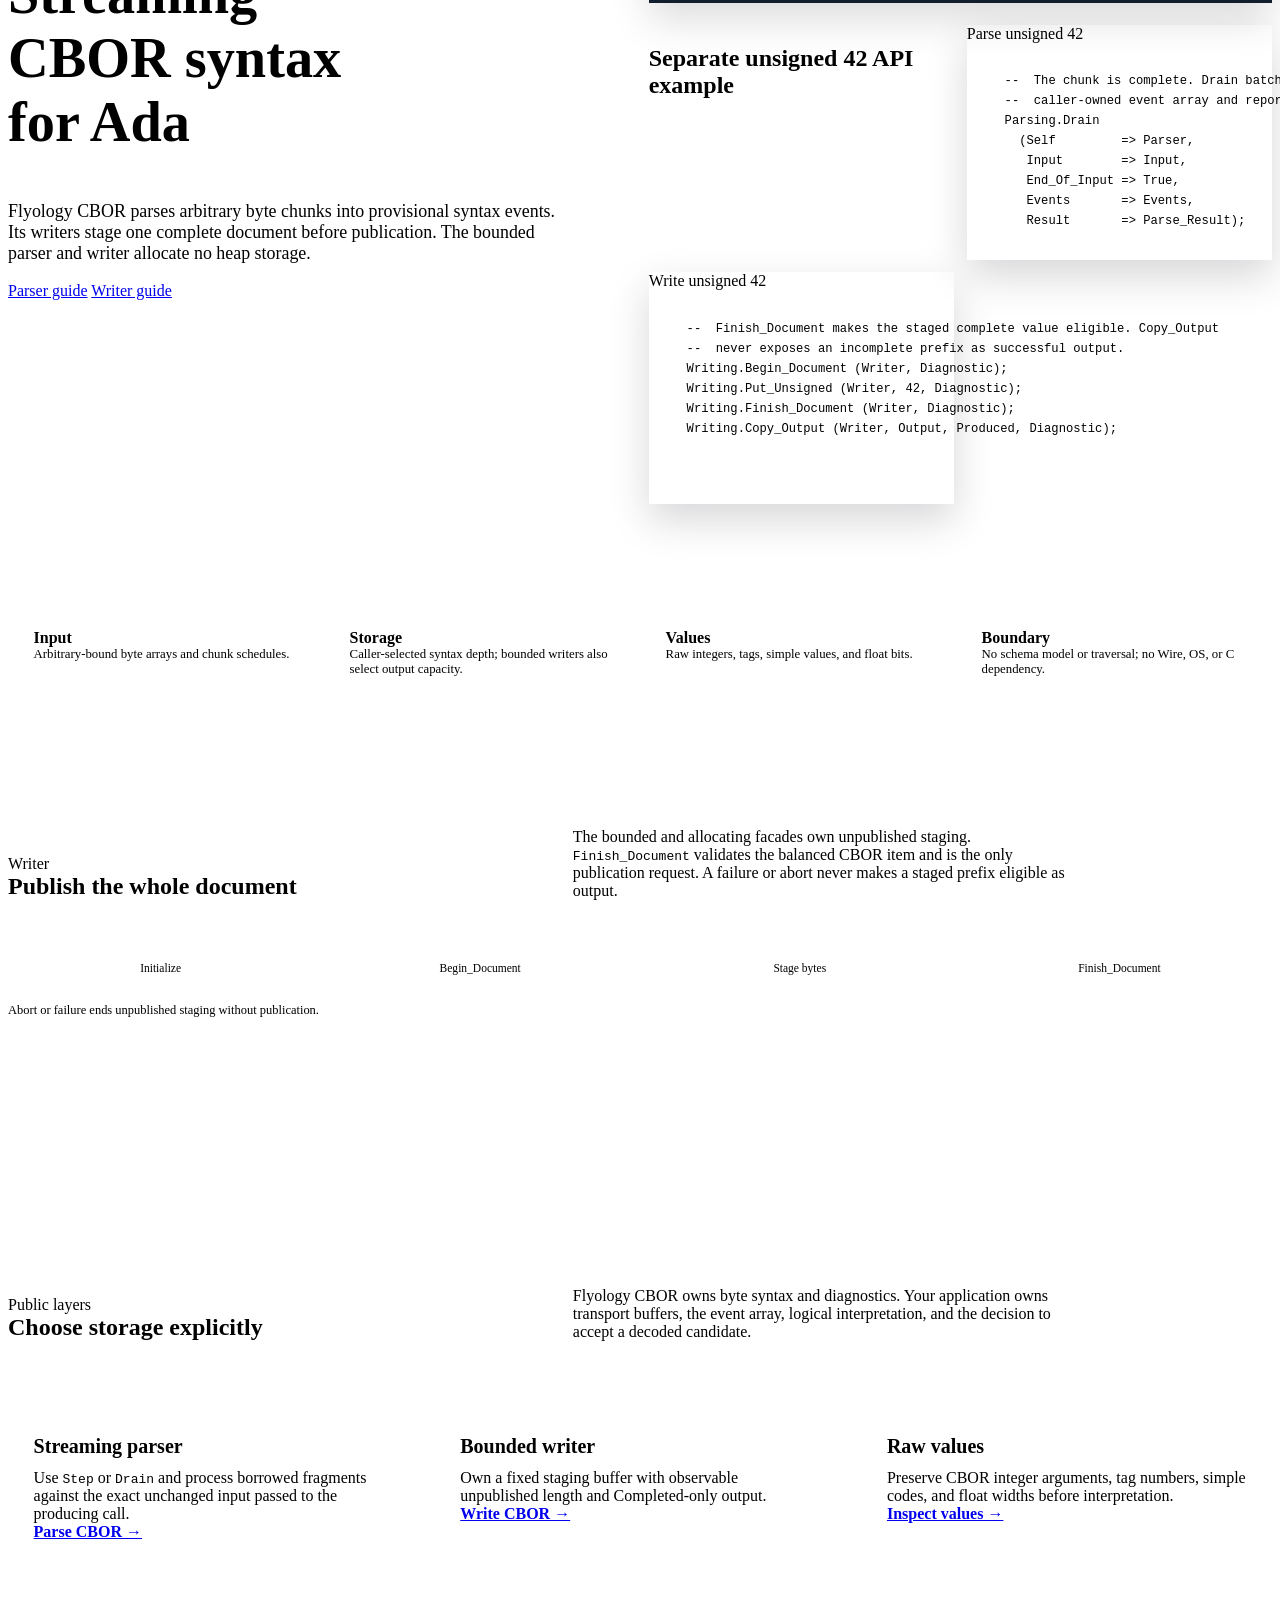
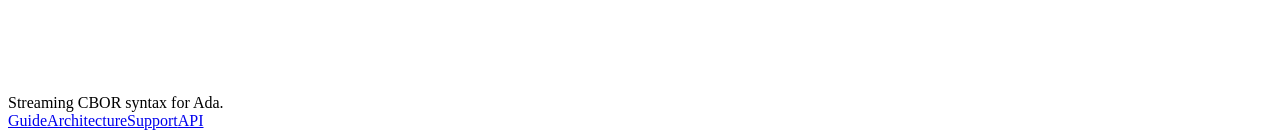
==== commit 92465583: "Problem: Public source publication lacks repository and Pages metadata The reviewed CBOR candidate h" ====
--- a/website/index.html
+++ b/website/index.html
@@ -6,6 +6,7 @@
   <meta name="description" content="Technical documentation for the experimental Flyology CBOR candidate: caller-driven parsing and transactional writing for Ada.">
   <meta name="theme-color" content="#f5f2e9">
   <title>Flyology CBOR · Streaming CBOR for Ada</title>
+  <link rel="canonical" href="https://cbor.flyology.org/">
   <link rel="icon" href="assets/brand/flyology-primary-icon.svg" type="image/svg+xml">
   <link rel="stylesheet" href="assets/styles/site.css">
   <link rel="stylesheet" href="assets/styles/cbor.css">
@@ -25,6 +26,7 @@
         <li><a href="architecture/">Architecture</a></li>
         <li><a href="support/">Support</a></li>
         <li><a href="api/">API</a></li>
+        <li><a href="https://github.com/flyology-ada/flyology-cbor">GitHub</a></li>
       </ul>
       <div class="nav-tools">
         <button class="icon-button" type="button" data-theme-toggle><span class="visually-hidden" data-theme-label>Change theme</span><svg aria-hidden="true" viewBox="0 0 24 24" fill="none" stroke="currentColor" stroke-width="1.8"><path d="M12 3v2.2M12 18.8V21M3 12h2.2M18.8 12H21M5.64 5.64 7.2 7.2M16.8 16.8l1.56 1.56M18.36 5.64 16.8 7.2M7.2 16.8l-1.56 1.56"/><circle cx="12" cy="12" r="4"/></svg></button>
